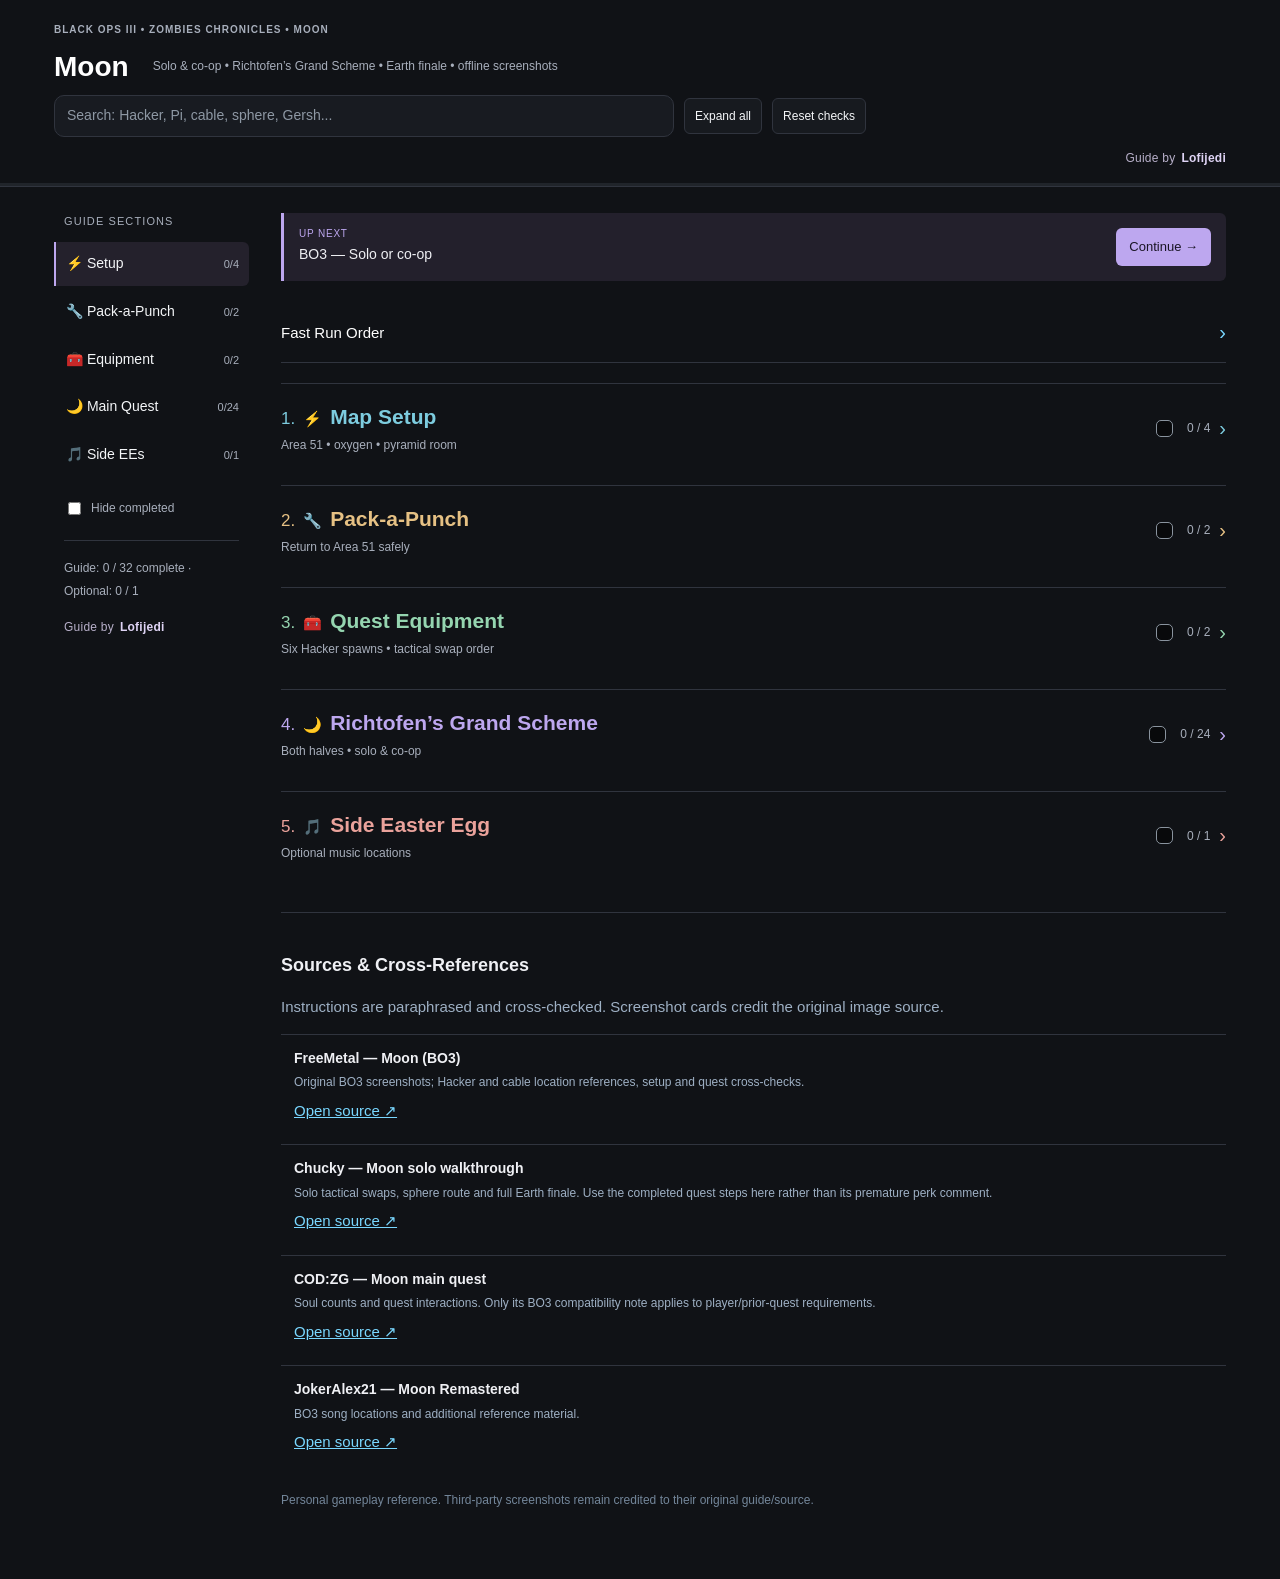
==== moon.html @ 150684d7 "Add Moon and Origins guides and simplify map chooser" ====
<!doctype html>
<html lang="en">
<head>
<meta charset="utf-8">
<meta name="viewport" content="width=device-width, initial-scale=1">
<title>Moon — Visual Guide</title>
<style>
:root{
  --bg:#070b11;--bg2:#0b121c;--panel:#101924;--panel2:#142231;--line:#26394d;
  --text:#eef6ff;--muted:#9eb0c4;--blue:#79d7ff;--green:#91f2b8;--gold:#ffd67b;
  --red:#ff927f;--purple:#d09aff;--orange:#ffb06e;--shadow:0 12px 38px rgba(0,0,0,.28)
}
*{box-sizing:border-box}
html{scroll-behavior:smooth}
body{
  margin:0;color:var(--text);background:
  radial-gradient(circle at 12% -5%,rgba(57,120,180,.13),transparent 30%),
  radial-gradient(circle at 86% 0%,rgba(77,154,124,.09),transparent 28%),
  linear-gradient(180deg,#060a10,var(--bg2) 35%,var(--bg));
  font-family:Inter,ui-sans-serif,system-ui,-apple-system,Segoe UI,Arial,sans-serif;line-height:1.48
}
button,input{font:inherit} a{color:var(--blue)}
header{position:sticky;top:0;z-index:50;background:rgba(7,11,17,.93);backdrop-filter:blur(14px);border-bottom:1px solid var(--line)}
.top{max-width:1500px;margin:auto;padding:16px 18px 11px}
.eyebrow{color:var(--green);font-size:11px;letter-spacing:.18em;text-transform:uppercase;font-weight:900}
h1{font-size:clamp(28px,4vw,44px);line-height:1;margin:3px 0 6px}
.version{color:var(--muted);font-size:13px;margin-bottom:11px}
.controls{display:flex;gap:7px;flex-wrap:wrap;align-items:center}
.search{flex:1;min-width:220px;padding:10px 12px;border:1px solid var(--line);border-radius:10px;background:#08111a;color:var(--text);outline:none}
.search:focus{border-color:var(--blue)}
.navbtn,.toolbtn{border:1px solid var(--line);background:var(--panel);color:var(--text);border-radius:10px;padding:9px 11px;cursor:pointer;font-weight:760}
.navbtn:hover,.toolbtn:hover{border-color:var(--blue);background:var(--panel2)}
.progressbar{height:3px;background:#101820}.progressfill{height:100%;width:0;background:linear-gradient(90deg,var(--blue),var(--green));transition:.2s}

main{max-width:1500px;margin:auto;padding:22px 18px 80px}
.callout{border:1px solid #31506b;background:linear-gradient(145deg,rgba(20,34,49,.95),rgba(12,22,32,.95));padding:14px 16px;border-radius:14px;margin-bottom:14px;color:var(--muted)}
.callout strong{color:var(--text)}.corrections{border-color:#6a5131;background:linear-gradient(145deg,rgba(57,38,21,.72),rgba(20,27,34,.88))}
.corrections b{color:var(--gold)}

details.quick,details.big-section{border:1px solid var(--line);border-radius:16px;background:rgba(13,22,32,.8);margin:14px 0;overflow:hidden}
summary.section-summary,summary.quick-summary{list-style:none;cursor:pointer;padding:16px;display:flex;justify-content:space-between;gap:14px;align-items:center}
summary::-webkit-details-marker{display:none}
.section-summary:hover,.quick-summary:hover{background:rgba(20,34,49,.65)}
.section-name{font-size:clamp(21px,2.4vw,30px);font-weight:900}.section-num{color:var(--blue);margin-right:8px}
.section-sub{color:var(--muted);font-size:13px;margin-top:4px}.chev{color:var(--blue);font-size:22px;transition:.18s}
details[open]>.section-summary .chev,details[open]>.quick-summary .chev{transform:rotate(90deg)}
.section-count{white-space:nowrap;background:var(--panel);border:1px solid var(--line);border-radius:999px;padding:6px 10px;color:var(--green);font-weight:850;font-size:13px}
.section-inner{padding:0 12px 14px}

.quick-grid{display:grid;grid-template-columns:repeat(auto-fit,minmax(285px,1fr));gap:3px 20px;padding:0 16px 16px}
.quick-item{display:flex;gap:8px;color:var(--muted);font-size:14px;padding:5px 0}.quick-num{color:var(--green);font-weight:900;min-width:24px}

details.group{border:1px solid #22364a;border-radius:13px;background:rgba(12,20,29,.76);margin:10px 0;overflow:hidden}
summary.group-head{list-style:none;cursor:pointer;padding:14px 15px;display:flex;justify-content:space-between;gap:13px;align-items:center}
summary.group-head:hover{background:rgba(20,34,49,.55)}
.group-title{font-size:18px;font-weight:880}.group-summary{color:var(--muted);font-size:13px;margin-top:3px}
.group-effect{margin-top:7px;padding:8px 10px;border-left:3px solid var(--green);background:rgba(57,105,78,.12);border-radius:0 8px 8px 0;color:#ccebd8;font-size:12.5px}
.group-body{padding:0 12px 12px}
.cards{display:grid;grid-template-columns:repeat(auto-fit,minmax(310px,1fr));gap:12px}
.card{border:1px solid #22364a;border-radius:13px;background:linear-gradient(180deg,#111d29,#0c151f);overflow:hidden;box-shadow:var(--shadow);min-width:0;transition:.16s}
.card:hover{border-color:#365b79;transform:translateY(-1px)}.card.done{opacity:.64;border-color:#2f684e}
.card-head{display:flex;gap:11px;padding:14px 14px 9px}.check{position:relative;display:block;width:23px;height:23px;min-width:23px;margin-top:2px;cursor:pointer}
.check input{position:absolute;opacity:0}.fake{width:23px;height:23px;border:2px solid #50677c;border-radius:7px;display:block;position:relative}
.check input:checked+.fake{border-color:var(--green);background:rgba(145,242,184,.12)}.check input:checked+.fake:after{content:"✓";position:absolute;left:3px;top:-6px;color:var(--green);font-size:23px;font-weight:900}
.card-code{font-size:10px;letter-spacing:.13em;color:var(--blue);font-weight:900}.card h3{margin:2px 0 0;font-size:17px;line-height:1.23}.card.done h3{text-decoration:line-through}
.badges{display:flex;gap:6px;flex-wrap:wrap;margin-top:7px}.badge{padding:3px 7px;border-radius:999px;border:1px solid var(--line);font-size:10px;color:var(--muted);text-transform:uppercase;letter-spacing:.08em;font-weight:850}
.badge.required{color:var(--gold);border-color:#725b31}.badge.buildable{color:var(--green);border-color:#315f47}.badge.bow{color:#b8ceff;border-color:#405785}.badge.wisp{color:var(--purple);border-color:#664882}
.card-body{padding:0 14px 14px}.label{font-size:10px;text-transform:uppercase;letter-spacing:.13em;font-weight:900;color:#7f94aa;margin-top:8px}
.todo{padding-left:20px;margin:5px 0 0}.todo li{margin:5px 0;color:#e1ebf4;font-size:13.5px}.todo li::marker{color:var(--green)}
.look{margin:4px 0;color:var(--muted);font-size:13.5px}.warn,.note{margin-top:10px;padding:9px 10px;border-radius:9px;font-size:12.5px}
.warn{border:1px solid #74473e;background:rgba(96,45,36,.18);color:#ffd1c8}.note{border:1px solid #35506b;background:rgba(49,82,112,.15);color:#c5d9ec}

.imgwrap{display:block;background:#05080c;border-top:1px solid #1b2b3b;position:relative}.imgwrap img{display:block;width:100%;aspect-ratio:16/9;object-fit:cover;background:#030609}
.imgwrap .fallback{display:none;padding:35px 16px;text-align:center;color:#ffb6a8;font-size:13px}.imgwrap.failed img{display:none}.imgwrap.failed .fallback{display:block}
.imgcredit{display:flex;justify-content:space-between;gap:8px;align-items:center;padding:7px 10px;background:#080f16;color:#73899e;font-size:10px}.imgcredit span:last-child{color:var(--blue)}
.noimg{border-top:1px solid #1b2b3b;padding:22px 14px;color:#7f94aa;font-size:12px;background:#080f16}

.bow-choice{border-top:1px solid #1b2b3b;background:#080f16;padding:14px}.bow-choice-title{text-align:center;font-size:12px;color:var(--muted);margin-bottom:10px;font-weight:800;letter-spacing:.08em}
.bow-grid{display:grid;grid-template-columns:repeat(2,1fr);gap:8px}.bow-chip{border:1px solid var(--line);border-radius:10px;padding:12px;text-align:center;font-weight:900}
.bow-chip small{display:block;font-size:10px;font-weight:700;opacity:.78;margin-top:2px}.storm{background:rgba(32,74,130,.28);border-color:#416da5}.void{background:rgba(94,45,127,.27);border-color:#704593}
.fire{background:rgba(140,65,35,.25);border-color:#985b3e}.wolf{background:rgba(73,140,170,.22);border-color:#5e9ab2}
.bow-arrow{text-align:center;font-size:22px;color:var(--green);padding-top:7px}.bow-caption{text-align:center;color:#cfe9dc;font-size:12px;font-weight:800}

.source-section{border-top:1px solid var(--line);margin-top:42px;padding-top:24px}.source-card{border:1px solid var(--line);background:var(--panel);padding:13px;border-radius:12px;margin:9px 0}.source-card h3{margin:0 0 4px;font-size:16px}.source-card p{margin:0;color:var(--muted);font-size:13px}.source-card a{display:inline-block;margin-top:7px}
.offline-box{border:1px solid #315f47;background:rgba(38,84,60,.14);padding:14px;border-radius:12px;margin:18px 0;color:#cde8d8}.offline-box strong{color:var(--green)}
.hidden{display:none!important}.footer-note{margin-top:24px;color:#73869a;font-size:12px}
@media(max-width:800px){
  header{position:relative}.cards{grid-template-columns:1fr}.top{padding:14px}.quick-grid{grid-template-columns:1fr}.section-summary{align-items:flex-start}
}
</style>

<style id="high-contrast-v4">
/* HIGH-CONTRAST DARK READABILITY PASS
   One section = one accent color. Neutral content areas. Hard visual separators. */
:root{
  --hc-bg:#090a0c;
  --hc-surface:#131519;
  --hc-surface2:#1d2026;
  --hc-surface3:#262a31;
  --hc-line:#444a53;
  --hc-line-strong:#606874;
  --hc-text:#f7f8fa;
  --hc-muted:#c2c8d0;
  --hc-dim:#9099a4;
  --hc-cyan:#49c8e8;
  --hc-amber:#f0b84b;
  --hc-green:#67d39a;
  --hc-purple:#b58cff;
  --hc-coral:#ff8178;
  --hc-yellow:#ffd86b;
  --hc-blue:#79cfff;
}
html{background:var(--hc-bg)!important}
body{
  background:var(--hc-bg)!important;
  color:var(--hc-text)!important;
  font-size:15px!important;
}
header{
  background:rgba(9,10,12,.97)!important;
  border-bottom:2px solid var(--hc-line)!important;
  box-shadow:0 3px 12px rgba(0,0,0,.35)!important;
}
h1{color:#fff!important}
.search{
  background:#101216!important;
  color:#fff!important;
  border:1px solid #59616c!important;
}
.search::placeholder{color:#8e98a4!important}
.btn,.navbtn,.toolbtn{
  background:#171a1f!important;
  color:#f4f6f8!important;
  border:1px solid #505761!important;
  box-shadow:none!important;
}
.btn:hover,.navbtn:hover,.toolbtn:hover{background:#22262d!important}
button[data-go="setup"]{border-bottom:4px solid var(--hc-cyan)!important}
button[data-go="pap"],button[data-go="buildables"]{border-bottom:4px solid var(--hc-amber)!important}
button[data-go="bows"]{border-bottom:4px solid var(--hc-green)!important}
button[data-go="main"]{border-bottom:4px solid var(--hc-purple)!important}
button[data-go="side"]{border-bottom:4px solid var(--hc-coral)!important}
.progressbar{background:#20242a!important;height:5px!important}
.progressfill{background:#79cfff!important}

main{max-width:1320px!important}

/* Keep the opening area quiet. Technical/meta boxes are hidden so the quest starts sooner. */
.readability-key{
  display:flex;flex-wrap:wrap;gap:8px 14px;
  margin:2px 0 18px;padding:11px 13px;
  background:#111318;border:1px solid #3d434c;border-radius:10px;
  color:#c8ced5;font-size:12px;font-weight:750
}
.readability-key span{display:inline-flex;align-items:center;gap:6px}
.readability-key i{width:10px;height:10px;border-radius:3px;display:inline-block}
.readability-key .c1 i{background:var(--hc-cyan)}
.readability-key .c2 i{background:var(--hc-amber)}
.readability-key .c3 i{background:var(--hc-green)}
.readability-key .c4 i{background:var(--hc-purple)}
.readability-key .c5 i{background:var(--hc-coral)}

/* Fast route: a real numbered list instead of floating tiles */
details.quick{
  background:#111318!important;
  border:2px solid #414751!important;
  box-shadow:none!important;
  border-radius:12px!important
}
.quick-summary,.quickhead{
  background:#181b20!important;
  color:#fff!important;
  border:0!important;
  padding:16px 18px!important
}
.quick-grid,.quickgrid{
  display:block!important;
  background:#0f1114!important;
  padding:0!important
}
.quick-item,.q{
  display:grid!important;
  grid-template-columns:48px 1fr!important;
  gap:10px!important;
  align-items:start!important;
  margin:0!important;
  padding:11px 16px!important;
  color:#e8ebef!important;
  border-top:1px solid #3a4048!important
}
.quick-item:nth-child(even),.q:nth-child(even){background:#191c21!important}
.quick-num,.qn{
  display:grid!important;place-items:center!important;
  width:31px!important;height:31px!important;
  border-radius:7px!important;
  background:#303640!important;
  color:#fff!important;font-weight:900!important
}

/* Notes and warnings are deliberately different from normal content */
.warn{
  background:#332a12!important;
  color:#ffe7a5!important;
  border:1px solid #8c7022!important;
  border-left:6px solid var(--hc-yellow)!important;
  border-radius:7px!important
}
.note{
  background:#112637!important;
  color:#d5edff!important;
  border:1px solid #345c79!important;
  border-left:6px solid var(--hc-blue)!important;
  border-radius:7px!important
}
.group-effect,.effect{
  background:#12291f!important;
  color:#d6f3e2!important;
  border-left:6px solid var(--hc-green)!important;
  border-radius:7px!important
}

/* Stronger text hierarchy */
.label{
  color:#b9c1ca!important;
  font-size:11px!important;
  letter-spacing:.13em!important;
  font-weight:900!important;
  margin-top:14px!important
}
.todo li{
  color:#f2f4f6!important;
  font-size:14.5px!important;
  margin:8px 0!important;
  line-height:1.52!important
}
.look{
  color:#c4cbd3!important;
  line-height:1.5!important
}
.badge{background:#0f1114!important;border-color:#59616c!important;color:#e5e8eb!important}
.fake{border-color:#77818c!important}
.card.done{opacity:.55!important}

/* Mobile */
@media(max-width:850px){
  header{position:relative!important}
}
</style>

<style>
main > .callout, main > .offline-box{display:none!important}
</style>

<style id="de-high-contrast-layout">
#content > details.big-section:nth-of-type(1){--section-accent:var(--hc-cyan)}
#content > details.big-section:nth-of-type(2){--section-accent:var(--hc-amber)}
#content > details.big-section:nth-of-type(3){--section-accent:var(--hc-green)}
#content > details.big-section:nth-of-type(4){--section-accent:var(--hc-purple)}
#content > details.big-section:nth-of-type(5){--section-accent:var(--hc-coral)}

details.big-section{
  background:#0e1013!important;
  border:2px solid #40464f!important;
  box-shadow:0 6px 18px rgba(0,0,0,.28)!important;
  border-radius:12px!important;
  margin:20px 0!important
}
#content > details.big-section > .section-summary{
  background:#15181d!important;
  border-left:9px solid var(--section-accent)!important;
  padding:19px 20px!important
}
.section-name{color:#fff!important}
.section-sub{color:#bcc4cd!important}
.section-num{
  display:inline-grid!important;place-items:center!important;
  width:34px!important;height:34px!important;
  border-radius:7px!important;margin-right:10px!important;
  background:var(--section-accent)!important;color:#08090b!important;
  font-weight:950!important
}
.section-summary .chev{color:var(--section-accent)!important}
.section-count{
  background:#0f1114!important;
  color:#fff!important;
  border:1px solid #59616c!important
}
.section-inner{background:#0b0d10!important;padding:16px!important}

details.group{
  background:#121419!important;
  border:1px solid #464d56!important;
  border-radius:10px!important;
  margin:0 0 18px!important
}
summary.group-head{
  background:#22262c!important;
  border-left:5px solid var(--section-accent)!important;
  padding:14px 16px!important
}
.group-title{color:#fff!important}
.group-summary{color:#b8c0c9!important}
.group-head .chev{color:var(--section-accent)!important}
.group-body{background:#0d0f12!important;padding:0!important}

/* Same one-step-per-row treatment as Shadows */
.cards{display:block!important}
.card{
  display:grid!important;
  grid-template-columns:minmax(0,1fr) minmax(280px,400px)!important;
  grid-template-rows:auto 1fr!important;
  column-gap:22px!important;
  border:0!important;
  border-left:6px solid var(--section-accent)!important;
  border-top:2px solid #383e46!important;
  border-radius:0!important;
  background:#131519!important;
  box-shadow:none!important;
  transform:none!important
}
.card:first-child{border-top:0!important}
.card:nth-child(even){background:#1d2026!important}
.card-head{grid-column:1!important;grid-row:1!important;padding:18px 18px 6px!important}
.card-body{grid-column:1!important;grid-row:2!important;padding:0 18px 20px!important}
.imgwrap,.bow-choice,.noimg{
  grid-column:2!important;grid-row:1 / span 2!important;
  align-self:center!important;
  margin:18px!important
}
.imgwrap{
  border:2px solid #4d555f!important;
  border-radius:8px!important;
  overflow:hidden!important;
  background:#08090b!important
}
.imgcredit{background:#101216!important;color:#aeb7c1!important;border-top:1px solid #3d444d!important}
.card-code{
  display:inline-block!important;
  background:var(--section-accent)!important;
  color:#08090b!important;
  border-radius:5px!important;
  padding:3px 7px!important;
  margin-bottom:4px!important;
  font-weight:950!important
}
.card h3{color:#fff!important;font-size:19px!important}
.noimg{color:#c3cad2!important;background:#181b20!important;border:1px dashed #505862!important;border-radius:8px!important;padding:20px!important}
.bow-choice{background:#181b20!important;border:2px solid #4d555f!important;border-radius:8px!important;padding:18px!important}

@media(max-width:850px){
  .card{grid-template-columns:1fr!important}
  .card-head{grid-column:1!important;grid-row:1!important}
  .card-body{grid-column:1!important;grid-row:2!important}
  .imgwrap,.bow-choice,.noimg{grid-column:1!important;grid-row:3!important;margin:0 18px 18px!important}
}
</style>


<style id="image-lightbox-v5">
/* In-page image expansion */
.img, .imgwrap {
  cursor: zoom-in !important;
}
.img .credit span:last-child,
.imgwrap .imgcredit span:last-child {
  color: #aeb8c2 !important;
}
.image-lightbox {
  position: fixed;
  inset: 0;
  z-index: 99999;
  display: none;
  align-items: center;
  justify-content: center;
  padding: 26px;
  background: rgba(0,0,0,.90);
  backdrop-filter: blur(5px);
}
.image-lightbox.open { display: flex; }
.image-lightbox-inner {
  position: relative;
  width: min(96vw, 1500px);
  height: min(94vh, 1000px);
  display: flex;
  align-items: center;
  justify-content: center;
}
.image-lightbox-img {
  display: block;
  max-width: 100%;
  max-height: 100%;
  width: auto;
  height: auto;
  object-fit: contain;
  border: 2px solid #626b76;
  border-radius: 10px;
  background: #07080a;
  box-shadow: 0 18px 60px rgba(0,0,0,.65);
  cursor: zoom-out;
}
.image-lightbox-close {
  position: fixed;
  top: 16px;
  right: 20px;
  z-index: 100000;
  width: 44px;
  height: 44px;
  border: 1px solid #6b747f;
  border-radius: 50%;
  background: #16191e;
  color: #fff;
  font-size: 28px;
  line-height: 1;
  font-weight: 700;
  cursor: pointer;
}
.image-lightbox-close:hover { background: #292e35; }
.image-lightbox-hint {
  position: fixed;
  left: 50%;
  bottom: 14px;
  transform: translateX(-50%);
  padding: 7px 11px;
  border: 1px solid #4e5660;
  border-radius: 999px;
  background: rgba(17,20,24,.92);
  color: #c9d0d7;
  font-size: 12px;
  white-space: nowrap;
}
body.lightbox-open { overflow: hidden !important; }

@media (max-width: 700px) {
  .image-lightbox { padding: 12px; }
  .image-lightbox-inner {
    width: 100vw;
    height: 90vh;
  }
  .image-lightbox-close {
    top: 10px;
    right: 10px;
  }
}
</style>


<style id="bulk-check-zebra-v6">
/* ===== v6: zebra subsection headers + whole-section / whole-phase checkboxes ===== */

/* Stronger zebra separation for subsection / phase headers */
.sectionbody > details.group:nth-of-type(odd) > .grouphead,
.section-inner > details.group:nth-of-type(odd) > .group-head {
  background:#20242a !important;
}
.sectionbody > details.group:nth-of-type(even) > .grouphead,
.section-inner > details.group:nth-of-type(even) > .group-head {
  background:#2c3138 !important;
}

/* Main Quest phases get a subtle purple zebra identity instead of one flat purple look */
#content > details.section:nth-of-type(4) .sectionbody > details.group:nth-of-type(odd) > .grouphead,
#content > details.big-section:nth-of-type(4) .section-inner > details.group:nth-of-type(odd) > .group-head {
  background:#26202f !important;
}
#content > details.section:nth-of-type(4) .sectionbody > details.group:nth-of-type(even) > .grouphead,
#content > details.big-section:nth-of-type(4) .section-inner > details.group:nth-of-type(even) > .group-head {
  background:#342a40 !important;
}

/* Bulk check control used in top-level sections and subsection/phase headers */
.bulk-check-wrap {
  display:inline-flex;
  align-items:center;
  gap:7px;
  flex:0 0 auto;
  padding:6px 9px;
  border:1px solid #626b76;
  border-radius:8px;
  background:#101216;
  color:#e6ebef;
  font-size:11px;
  font-weight:900;
  letter-spacing:.04em;
  text-transform:uppercase;
  cursor:pointer;
  user-select:none;
}
.bulk-check-wrap:hover {
  background:#1b1f24;
  border-color:#89939e;
}
.bulk-check-wrap input {
  appearance:none;
  -webkit-appearance:none;
  width:19px;
  height:19px;
  margin:0;
  border:2px solid #89939e;
  border-radius:5px;
  background:#08090b;
  display:grid;
  place-content:center;
  cursor:pointer;
}
.bulk-check-wrap input::before {
  content:"";
  width:10px;
  height:10px;
  transform:scale(0);
  transition:transform .08s ease-in-out;
  clip-path:polygon(14% 44%,0 59%,39% 100%,100% 18%,84% 3%,37% 70%);
  background:#08100b;
}
.bulk-check-wrap input:checked {
  background:#77dda3;
  border-color:#77dda3;
}
.bulk-check-wrap input:checked::before {
  transform:scale(1);
}
.bulk-check-wrap input:indeterminate {
  background:#f0b84b;
  border-color:#f0b84b;
}
.bulk-check-wrap input:indeterminate::before {
  transform:scale(1);
  clip-path:none;
  width:10px;
  height:3px;
  background:#17120a;
}
.bulk-check-wrap.complete {
  border-color:#5ca77a;
  background:#13261c;
  color:#bde9cd;
}
.bulk-check-wrap.partial {
  border-color:#997c35;
  background:#292313;
  color:#f3dda6;
}

/* Keep controls and chevrons visually separated */
.bulk-right {
  display:flex;
  align-items:center;
  gap:9px;
  flex:0 0 auto;
}

/* On narrow screens, do not let the header controls crush the title */
@media(max-width:720px){
  .bulk-check-wrap .bulk-label-text { display:none; }
  .bulk-check-wrap { padding:6px; }
  .bulk-right { gap:6px; }
}
</style>


<style id="section-heading-cues">
/* Match both maps: section colors for headings, neutral step instructions. */
.big-section > .section-summary .section-name{color:var(--section-accent)!important}
.group-title{color:var(--group-heading-color,var(--section-accent))!important}
.heading-icon{display:inline-block;margin-right:.4em;font-size:.95em;line-height:1;vertical-align:baseline}
</style>

<style id="topic-dropdowns">
.group-children{padding:14px 12px 0}
.group-children > details.group{margin-bottom:14px!important}
.group-children > details.group > summary.group-head{background:#191d23!important}
.group-children > details.group:nth-of-type(even) > summary.group-head{background:#242a32!important}
@media(max-width:600px){.group-children{padding:10px 6px 0}}
</style>
<style id="guide-ui-style">
/* Image-first guide presentation. Embedded in every standalone guide. */
:root{--guide-bg:#101216;--guide-panel:#181b21;--guide-line:#30343e;--guide-muted:#a8afbc;--hc-cyan:#7dccdf;--hc-amber:#e6c184;--hc-green:#95d5b0;--hc-purple:#bda7ef;--hc-coral:#eaa29b}
html,body{background:var(--guide-bg)!important;color:#eff0f4!important}body{font-family:Segoe UI,Arial,sans-serif;line-height:1.55!important}header{position:relative!important;background:var(--guide-bg)!important;border-bottom:1px solid var(--guide-line)!important;box-shadow:none!important;backdrop-filter:none!important}.top{max-width:1220px;padding:22px 24px 16px;display:flex;gap:12px 24px;flex-wrap:wrap;align-items:center}.eyebrow{font-size:10px;font-weight:600;letter-spacing:.1em;color:var(--guide-muted);width:100%}h1{font-size:28px!important;font-weight:600!important;margin:0!important;line-height:1.2}.version{font-size:12px;margin:0;color:var(--guide-muted);flex:1;min-width:200px}.controls{width:100%;gap:10px}.search{font-size:14px;padding:9px 12px;max-width:620px;min-width:160px;border:1px solid var(--guide-line)!important;background:var(--guide-panel)!important}.toolbtn{font-size:12px;font-weight:500;padding:8px 10px;border:1px solid var(--guide-line)!important;border-radius:6px}.progressbar{height:3px!important}.progressfill{background:var(--hc-purple)!important}
main{max-width:1220px!important;padding:26px 24px 70px;display:grid;grid-template-columns:195px minmax(0,1fr);gap:32px}.guide-sidebar{position:sticky;top:22px;align-self:start;min-width:0}.guide-sidebar .navbtn{width:100%;text-align:left;display:block;border:0!important;border-left:2px solid transparent!important;background:transparent!important;padding:11px 10px;margin:4px 0;font-size:14px;font-weight:500;border-radius:0 6px 6px 0}.guide-sidebar .navbtn:hover,.guide-sidebar .navbtn[aria-current]{background:#24212c!important;border-left-color:var(--hc-purple)!important}.guide-sidebar .route-label{font-size:11px;text-transform:uppercase;letter-spacing:.1em;color:var(--guide-muted);margin:0 0 12px 10px}.guide-sidebar .navbtn .nav-count{float:right;font-size:11px;color:var(--guide-muted);padding-top:3px}.guide-pane{min-width:0}.guide-pane>.callout,.guide-pane>.offline-box,.readability-key{display:none!important}.guide-toolbar{display:flex;align-items:center;justify-content:space-between;gap:14px;margin-bottom:22px;padding:13px 15px;border-left:3px solid var(--hc-purple);background:#23202c;border-radius:0 6px 6px 0}.guide-next-label{font-size:10px;color:var(--hc-purple);letter-spacing:.08em;text-transform:uppercase}.guide-next-title{font-size:14px;margin:2px 0}.guide-next-button{flex-shrink:0;padding:9px 13px;border:0;border-radius:6px;background:var(--hc-purple);color:#1a1525;font-size:13px;cursor:pointer}.guide-options{margin:22px 10px;color:var(--guide-muted);font-size:12px}.guide-options label{display:flex;gap:7px;align-items:center;margin:12px 0}.guide-options input{accent-color:var(--hc-purple)}.guide-totals{font-size:12px;line-height:1.9;color:var(--guide-muted);margin:16px 10px;border-top:1px solid var(--guide-line);padding-top:16px}
#content>details.big-section{border:0!important;border-top:1px solid var(--guide-line)!important;border-radius:0!important;background:transparent!important;box-shadow:none!important;margin:12px 0!important}#content>details.big-section>.section-summary{border:0!important;background:transparent!important;padding:18px 0!important;gap:12px}.section-name{font-size:21px!important;font-weight:600!important;line-height:1.4}.section-num{display:none!important}.section-sub{font-size:12px!important;color:var(--guide-muted)!important;margin-top:5px}.section-count{padding:0!important;border:0!important;background:transparent!important;color:var(--guide-muted)!important;font-size:12px!important;font-weight:400!important}.section-inner{padding:0!important;background:transparent!important}.section-inner details.group{border:0!important;border-top:1px solid var(--guide-line)!important;border-radius:0!important;background:transparent!important;margin:0!important}.section-inner details.group>summary.group-head{background:transparent!important;border:0!important;padding:15px 0!important}.group-title{font-size:16px!important;font-weight:600!important;line-height:1.5;color:#e9eaf0!important}.group-summary{font-size:12px;color:var(--guide-muted)!important}.group-effect{font-size:12px!important;background:transparent!important;border:0!important;padding:0!important;color:var(--guide-muted)!important}.group-effect strong{display:none}.group-body{background:transparent!important}.group-children{padding:0 0 0 14px;border-left:1px solid var(--guide-line);margin:0 0 18px}.group-children>details.group{margin:0!important}.heading-icon{font-size:15px;margin-right:8px}.chev{font-size:20px!important}.bulk-check-wrap,.bulk-check-wrap.complete,.bulk-check-wrap.partial{background:transparent!important;border:0!important;padding:5px!important;color:var(--guide-muted)!important}.bulk-label-text{display:none!important}.bulk-check-wrap input{width:17px;height:17px;border-width:1px}.bulk-right{gap:8px}.group-progress{font-size:11px;color:var(--guide-muted);white-space:nowrap}
.card,.card:nth-child(even){display:flex!important;flex-direction:column!important;gap:0!important;border:0!important;border-top:1px solid var(--guide-line)!important;background:transparent!important;box-shadow:none!important;padding:22px 0 28px!important;border-radius:0!important;transform:none!important}.card:first-child{border-top:0!important}.card-head{order:0;padding:0 0 14px!important;align-items:center;gap:10px}.card-head>div{min-width:0}.card h3{font-size:17px!important;line-height:1.4!important;font-weight:600!important;margin:0}.card-code,.badges,.card-body>.label{display:none!important}.card-body{order:3;padding:14px 0 0!important;max-width:760px}.card-body .todo{margin:0;padding-left:20px}.todo li{font-size:15px!important;line-height:1.6!important;margin:5px 0!important}.look{font-size:13px;margin-top:10px;color:var(--guide-muted)!important}.imgwrap,.bow-choice{order:2;grid-column:1!important;grid-row:auto!important;align-self:stretch!important;margin:0!important;border:0!important;border-radius:7px!important;overflow:hidden;background:#080a0d!important}.imgwrap img{width:100%;height:auto;aspect-ratio:auto;max-height:620px;object-fit:contain!important}.imgcredit{background:var(--guide-bg)!important;border:0!important;padding:7px 0!important;font-size:11px;color:var(--guide-muted)!important}.imgcredit span:first-child{max-width:75%}.noimg{display:none!important}.card.done{opacity:1!important}.card.done .card-head h3{color:var(--guide-muted)!important;text-decoration:none}.card.done>.imgwrap{opacity:.85}.check{width:20px;min-width:20px;height:20px;margin:0}.fake{width:20px;height:20px;border-width:1px;border-radius:5px}.check input:checked+.fake:after{font-size:20px;left:2px;top:-5px}.check input:focus-visible+.fake{outline:2px solid var(--section-accent);outline-offset:3px}.warn{font-size:13px!important;background:#282319!important;border:0!important;border-left:3px solid #d7b76f!important;padding:10px 12px!important;color:#ecd9ac!important}.note{font-size:13px!important;background:transparent!important;border:0!important;border-left:2px solid var(--guide-line)!important;padding:5px 12px!important;color:var(--guide-muted)!important}.note strong{display:none}.card.current-step>.card-head h3{color:var(--section-accent)!important}.card.current-step>.card-head{border-left:3px solid var(--section-accent);padding-left:10px!important}
.location-tabs{order:1;display:flex;flex-wrap:wrap;gap:6px;margin:0 0 14px}.location-tab{padding:7px 10px;font:inherit;font-size:12px;border:1px solid var(--guide-line);border-radius:5px;background:transparent;color:#c5c7d1;cursor:pointer;text-align:left}.location-tab[aria-pressed=true]{border-color:var(--section-accent);background:#26232d;color:#eff0f4}.location-panel{order:2;min-width:0}.location-panel[hidden]{display:none!important}.location-title{font-size:14px;margin:14px 0 4px;color:var(--section-accent);font-weight:500}.location-help{order:1;color:var(--guide-muted);font-size:13px;margin:0 0 12px}.completed-hidden{display:none!important}.gk-tool{order:4;grid-column:1!important;margin:12px 0!important;max-width:100%;min-width:0}.source-section{border-top:1px solid var(--guide-line);margin-top:32px}.source-card{border:0;border-top:1px solid var(--guide-line);background:transparent;border-radius:0}.source-section h2{font-size:18px}.source-card h3{font-size:14px}.source-card p{font-size:12px}details.quick{border:0!important;border-bottom:1px solid var(--guide-line)!important;background:transparent!important;border-radius:0!important;margin:0 0 20px}.quick-summary{background:transparent!important;padding:14px 0!important}.quick-summary .section-name{font-size:15px!important;font-weight:500!important}.quick-summary .section-sub{display:none}.quick-item,.quick-item:nth-child(even){background:transparent!important;border-top:1px solid var(--guide-line)!important;font-size:13px}.quick-num{background:transparent!important;color:var(--hc-purple)!important;font-weight:500!important}.quick-grid{background:transparent!important}.guide-empty{padding:30px 0;color:var(--guide-muted);font-size:14px}button:focus-visible,a:focus-visible,summary:focus-visible{outline:2px solid var(--hc-purple);outline-offset:3px}summary{scroll-margin-top:20px}.card{scroll-margin-top:20px}
@media(max-width:800px){main{grid-template-columns:1fr;gap:12px;padding:18px 16px 45px}.guide-sidebar{position:static;display:flex;flex-wrap:wrap;gap:4px}.guide-sidebar .route-label{display:none}.guide-sidebar .navbtn{width:auto;font-size:12px;padding:8px;margin:0}.nav-count{display:none}.guide-options{display:flex;flex-wrap:wrap;gap:16px;margin:8px 0;width:100%}.guide-options label{margin:0;min-height:36px}.guide-totals{display:none}.top{padding:18px 16px}.version{width:100%;flex:auto}.section-name{font-size:19px!important}.section-summary{align-items:center}.group-title{font-size:15px!important}.group-children{padding-left:8px}.imgwrap img{max-height:none}.card{padding:18px 0 24px!important}.card h3{font-size:16px!important}.guide-next-button{padding:9px}.guide-toolbar{gap:8px}.location-tab{min-height:40px;max-width:100%}.image-lightbox-hint{white-space:normal;text-align:center;width:max-content;max-width:90vw}}
/* Neutral dropdown headers; section titles and selected locations carry the color. */
#content > details.big-section .section-inner > details.group:nth-of-type(n) > summary.group-head{background:transparent!important}
#content > details.big-section:nth-of-type(n) .section-inner > details.group:nth-of-type(n) > summary.group-head{background:transparent!important}
#content .group-children > details.group:nth-of-type(n) > summary.group-head{background:transparent!important}
/* Guide attribution is separate from the original screenshot credits. */
.guide-brand{display:inline-flex;align-items:center;gap:6px;color:#b8b0ca;font-size:12px;font-weight:400;letter-spacing:.02em}
.guide-brand strong{color:#dfd4f5;font-weight:600}
.top>.guide-brand{margin-left:auto}
.guide-sidebar>.guide-brand{margin:12px 10px;display:flex;flex-wrap:wrap}
.imgwrap::after{content:'Guide by Lofijedi';position:absolute;top:10px;right:10px;padding:4px 8px;border-radius:4px;background:rgba(12,14,18,.7);color:#e5dff0;font-size:11px;font-weight:500;letter-spacing:.02em;pointer-events:none}
.image-lightbox .guide-brand{position:absolute;left:20px;top:20px;z-index:2;background:rgba(16,18,22,.8);padding:7px 10px;border-radius:5px;pointer-events:none}
@media(max-width:800px){.top>.guide-brand{margin-left:0}.guide-sidebar>.guide-brand{display:none}.imgwrap::after{top:7px;right:7px;font-size:10px;padding:3px 6px}}
@media print{.guide-brand,.imgwrap::after{print-color-adjust:exact;-webkit-print-color-adjust:exact}}
/* Restore stable reference IDs and alternating row contrast. */
.section-num{display:inline!important;width:auto!important;height:auto!important;background:transparent!important;color:var(--section-accent)!important;font-size:17px;font-weight:500!important;margin-right:8px!important;border-radius:0!important}
.card-code,.reference-code{display:block!important;background:transparent!important;color:var(--section-accent)!important;font-size:11px!important;font-weight:600!important;letter-spacing:.08em!important;padding:0!important;margin:0 0 4px!important;border-radius:0!important}
.cards>.card{padding:18px!important;background:#14171c!important;border-radius:7px!important;margin-bottom:10px;border-top:0!important}
.cards>.card:nth-child(even){background:#20242b!important}
#content > details.big-section:nth-of-type(n) .section-inner > details.group:nth-of-type(odd) > summary.group-head,#content .group-children > details.group:nth-of-type(odd) > summary.group-head{background:#191d23!important;padding:14px 12px!important}
#content > details.big-section:nth-of-type(n) .section-inner > details.group:nth-of-type(even) > summary.group-head,#content .group-children > details.group:nth-of-type(even) > summary.group-head{background:#252a32!important;padding:14px 12px!important}
.imgcredit{background:transparent!important}.reference-code{margin-top:12px!important}
@media(max-width:600px){.cards>.card{padding:12px!important}.section-num{font-size:16px}.location-tab{min-height:44px}}

.visual-tabs{display:flex;flex-wrap:wrap;gap:6px;margin:0 0 12px}.visual-tab{background:#11151b;border:1px solid #444c58;color:#cbd1dc;border-radius:5px;padding:9px 11px;font:inherit;font-size:12px;cursor:pointer;min-height:44px}.visual-tab[aria-pressed="true"]{color:var(--section-accent);border-color:var(--section-accent);background:#252c36}.visual-panel[hidden]{display:none!important}.visual-caption{font-size:13px;line-height:1.6;color:#b7c0ce;margin:8px 0 18px}.visual-caption strong{color:var(--section-accent)}

@media(max-width:800px){.action-gallery{min-width:0}.visual-tabs{flex-wrap:nowrap;overflow-x:auto;max-width:100%;padding-bottom:6px;scroll-snap-type:x proximity}.visual-tab{flex:0 0 auto;max-width:235px;scroll-snap-align:start}}

/* Ordered visual references retain each original progress checkbox. */
.ordered-reference{margin:0 0 18px;padding:16px;background:#181c22;border-radius:7px}.ordered-reference[hidden]{display:none!important}.ordered-reference-intro h3{margin:0 0 6px;color:var(--section-accent);font-size:17px}.ordered-reference-intro p,.ordered-reference-note{font-size:13px;color:#bac3d0;line-height:1.6;margin:0 0 14px}.ordered-reference-note{margin:12px 0 0}.ordered-reference-grid{display:grid;grid-template-columns:repeat(4,minmax(0,1fr));gap:10px}.ordered-reference-grid>.card{padding:10px!important;margin:0!important;background:#14171c!important;border-radius:6px!important;border-top:0!important;min-width:0}.ordered-reference-grid>.card:nth-child(even){background:#252a32!important}.ordered-reference-grid .card-head{padding:0 0 10px!important;gap:7px;min-height:72px}.ordered-reference-grid .card h3{font-size:14px!important;line-height:1.4}.ordered-reference-grid .card-body{display:none}.ordered-reference-grid .imgwrap{margin:0!important}.ordered-reference-grid .imgcredit{font-size:9px;display:block}.ordered-reference-grid .imgcredit span{display:block}.ordered-reference-grid .imgwrap::after{font-size:8px;top:4px;right:4px;padding:3px 4px}
@media(max-width:800px){.ordered-reference{padding:12px}.ordered-reference-grid{grid-template-columns:repeat(2,minmax(0,1fr));gap:8px}.ordered-reference-grid>.card{padding:8px!important}.ordered-reference-grid .card h3{font-size:13px!important}}

.action-instructions{margin:0 0 18px;padding-left:22px;font-size:14px;line-height:1.65}.action-instructions li::marker{color:var(--section-accent)}.comparison-gallery{display:grid;grid-template-columns:repeat(2,minmax(0,1fr));gap:14px}.comparison-view{min-width:0}.comparison-view:last-child:nth-child(odd){grid-column:1/-1}.comparison-view .imgwrap{margin:0!important}.reference-order{display:grid;grid-template-columns:repeat(4,minmax(0,1fr));gap:8px;list-style:none;padding:0;margin:12px 0 20px}.reference-order li{border:1px solid var(--section-accent);border-radius:6px;padding:12px;color:var(--section-accent);font-size:14px}.order-note{font-size:13px;color:var(--guide-muted)}
.care-reference{padding:16px;margin-bottom:16px;background:#191d23;border-radius:7px}.care-reference[hidden]{display:none!important}.care-reference>h3{margin:0 0 8px;color:var(--section-accent);font-size:17px}.care-recipe,.care-warning{font-size:14px;line-height:1.65}.care-warning{color:#e6c184}.care-rounds{display:grid;gap:7px;margin-top:12px}.care-rounds>.card{padding:10px!important;border:0!important;border-radius:5px!important;background:#14171c!important;margin:0!important}.care-rounds>.card:nth-child(even){background:#252a32!important}.care-rounds .card-body{display:none}.care-rounds .card-head{padding:0!important;min-height:44px}.care-rounds .card h3{font-size:14px!important}.care-photo .action-gallery{margin-bottom:14px}
.bomb-reference{position:fixed;bottom:0;left:0;right:0;z-index:80;background:#20202bf5;border-top:2px solid #e6c184;padding:10px 20px;box-shadow:0 -5px 24px #0008}.bomb-reference[hidden]{display:none!important}.bomb-reference>strong{font-size:13px;color:#e6c184}.bomb-reference ol{display:grid;grid-template-columns:repeat(6,minmax(0,1fr));gap:8px;margin:7px 0 0;padding-left:20px;font-size:12px}.bomb-reference li{padding-left:2px;margin-left:12px}.bomb-reference-active{padding-bottom:140px}.bomb-reference-active .card{scroll-margin-bottom:140px}
@media(max-width:800px){.reference-order{grid-template-columns:repeat(2,minmax(0,1fr))}.comparison-gallery{grid-template-columns:1fr}.care-reference{padding:12px}.bomb-reference{padding:8px 12px}.bomb-reference ol{grid-template-columns:repeat(3,minmax(0,1fr));font-size:11px;gap:5px 10px}}

</style>
</head>
<body>
<header>
  <div class="top">
    <div class="eyebrow">Black Ops III • Zombies Chronicles • Moon</div>
    <h1>Moon</h1>
    <div class="version">Solo & co-op • Richtofen’s Grand Scheme • Earth finale • offline screenshots</div>
    <div class="controls">
      <input class="search" id="search" placeholder="Search: Hacker, Pi, cable, sphere, Gersh...">
      <button class="navbtn" data-go="setup">1 Setup</button>
      <button class="navbtn" data-go="pap">2 Pack-a-Punch</button>
      <button class="navbtn" data-go="bows">3 Equipment</button>
      <button class="navbtn" data-go="main">4 Main Quest</button>
      <button class="navbtn" data-go="side">5 Side EEs</button>
      <button class="toolbtn" id="expand">Expand all</button>
      <button class="toolbtn" id="reset">Reset checks</button>
    </div>
  </div>
  <div class="progressbar"><div class="progressfill" id="progressfill"></div></div>
</header>

<main>

<div class="readability-key" aria-label="Section color key">
  <span class="c1"><i></i>1 Setup</span>
  <span class="c2"><i></i>2 Pack-a-Punch</span>
  <span class="c3"><i></i>3 Equipment</span>
  <span class="c4"><i></i>4 Main Easter Egg</span>
  <span class="c5"><i></i>5 Side Easter Eggs</span>
</div>

  <div class="callout corrections"><strong>BO3 requirements:</strong> 1–4 players, with Richtofen on the team (automatic in solo). No earlier Easter Egg completion is needed. Solo equipment order: <strong>Gersh → Q.E.D. → Gersh</strong>. Keep the Wave Gun for the satellite.</div>
  <div class="callout">
    <strong>Reading style:</strong> every instruction is now broken into short bullets. Important warnings stay separate.
    Side Easter Eggs tell you <strong>what the reward/effect actually does</strong> before you open the steps.
    Everything starts collapsed by default.
  </div>
  <div class="offline-box">
    <strong>Offline images included:</strong> screenshots are embedded in this HTML file. Open it directly in your browser; no image folder or internet connection is needed.
  </div>

  <details class="quick" id="quickbox">
    <summary class="quick-summary"><div><div class="section-name">Fast Run Order</div><div class="section-sub">Open only when you want the high-level sequence.</div></div><div class="chev">›</div></summary>
    <div class="quick-grid" id="quick"></div>
  </details>

  <div id="content"></div>

  <section class="source-section" id="sources">
    <h2>Sources & Cross-References</h2>
    <p style="color:var(--muted)">Instructions are paraphrased and cross-checked. Screenshot cards credit the original image source.</p>
    <div id="sourcecards"></div>
    <div class="footer-note">Personal gameplay reference. Third-party screenshots remain credited to their original guide/source.</div>
  </section>
</main>

<script>
const OFFLINE_IMAGES={"s1-1": "[data-uri]", "s6-0": "[data-uri]", "s1-3": "[data-uri]", "s1-4": "[data-uri]", "s1-0": "[data-uri]", "s5-1": "[data-uri]", "s5-2": "[data-uri]", "s5-3": "[data-uri]", "s5-4": "[data-uri]", "s5-5": "[data-uri]", "s5-6": "[data-uri]", "s2-0": "[data-uri]", "s2-3": "[data-uri]", "s2-6": "[data-uri]", "s2-7": "[data-uri]", "s2-8": "[data-uri]", "s2-9": "[data-uri]", "s2-10": "[data-uri]", "s13-2": "[data-uri]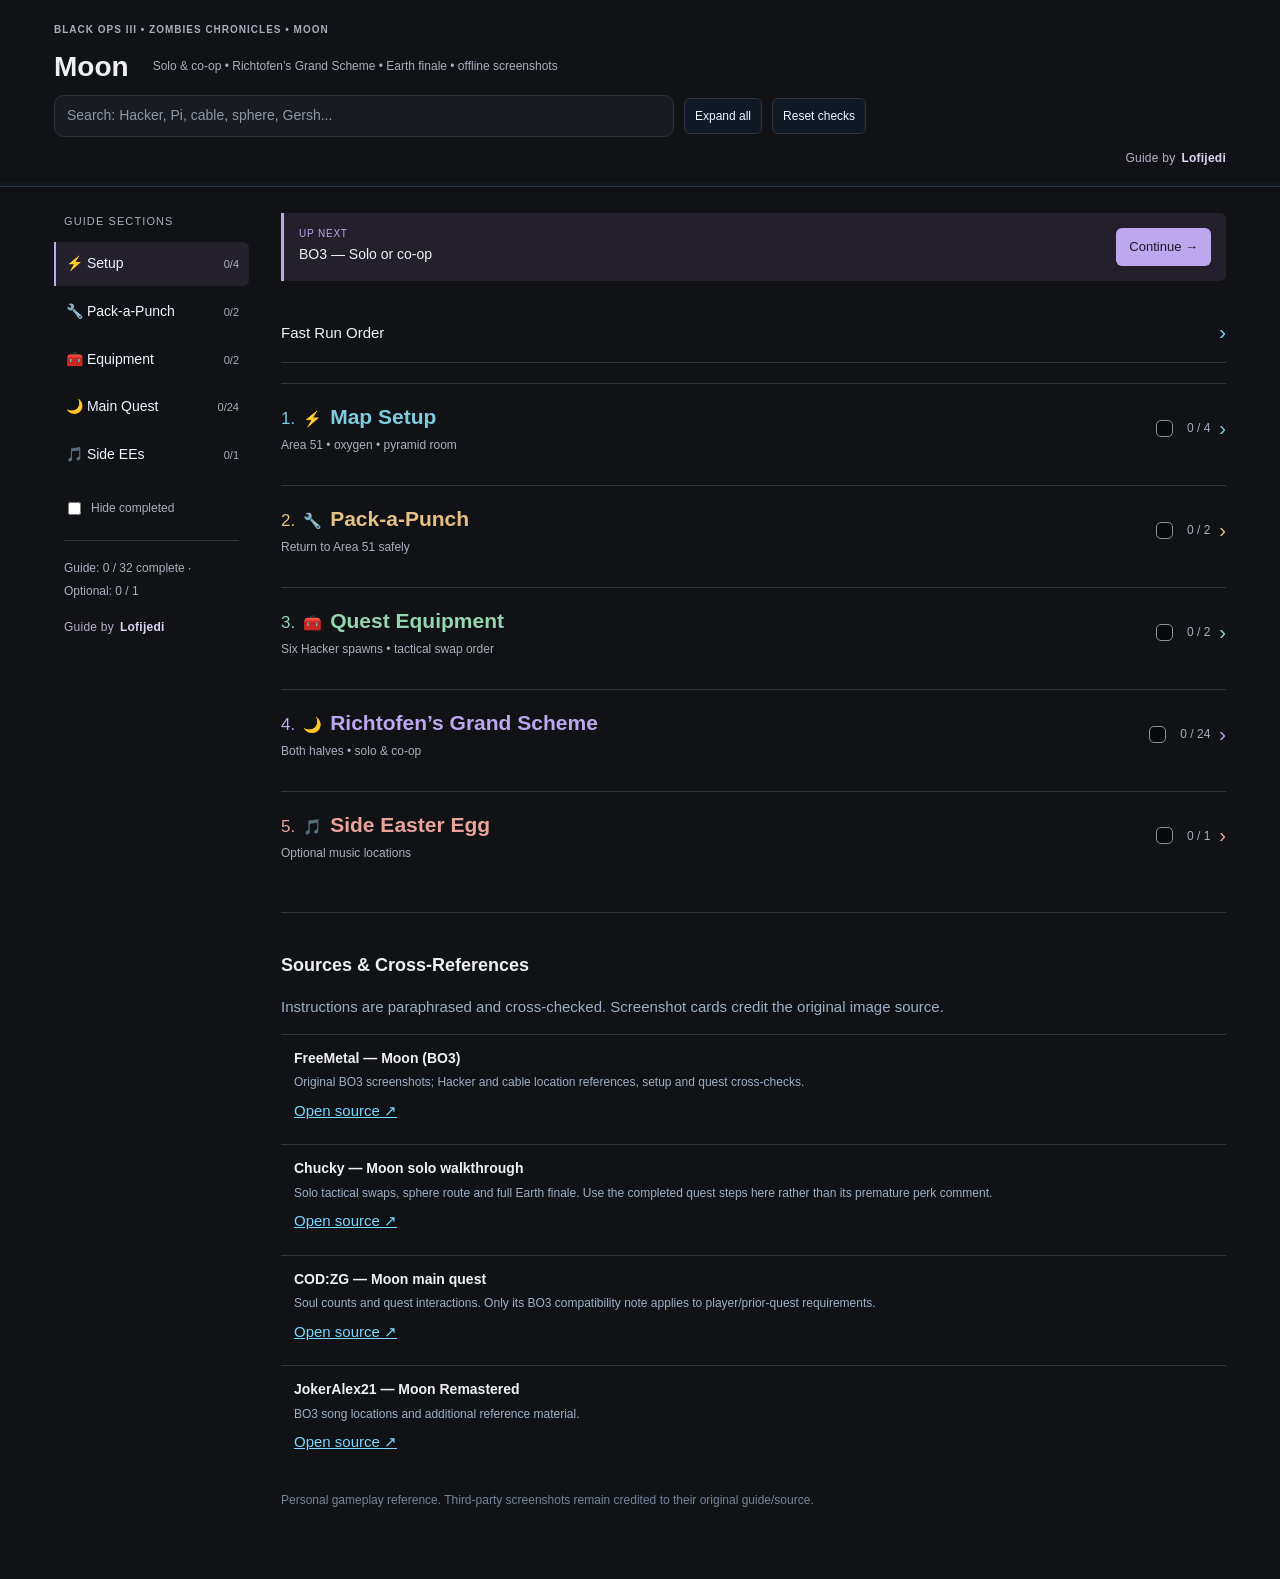
